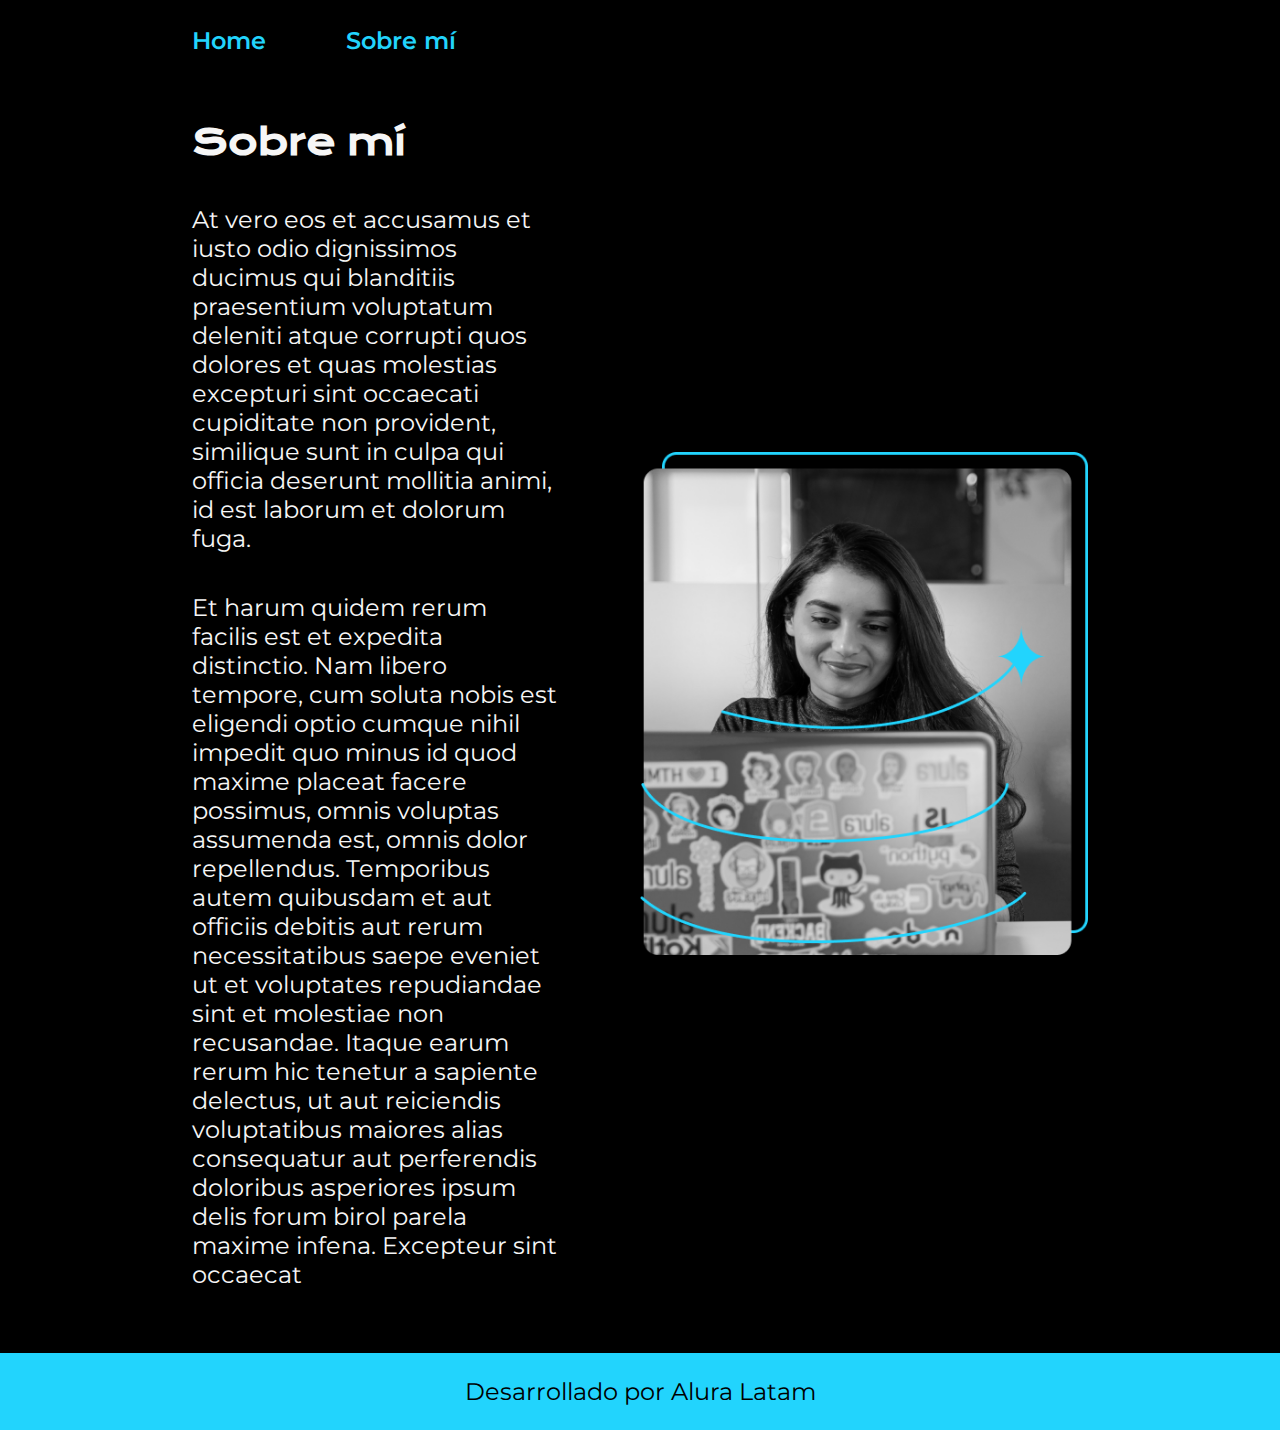
==== about.html @ 7c182da4 "creando el proyecto del portafolio" ====
<!DOCTYPE html>
<html lang="es-mx">
<head>
    <meta charset="UTF-8">
    <meta name="viewport" content="width=device-width, initial-scale=1.0">
    <title>Portafolio</title>
    <link rel="stylesheet" href="./styles/style.css">

</head>
<body>
    <header class="header">
        <nav class="header__menu">
            <a class="header__menu__link" href="index.html">Home</a>
            <a class="header__menu__link" href="about.html">Sobre mí</a>
        </nav>
    </header>
    <main class="presentacion">
        <section class="presentacion__contenido">
            <h1 class="presentacion__contenido__titulo">Sobre mí</h1>
                <p class="presentacion__contenido__texto">At vero eos et accusamus et iusto odio dignissimos ducimus qui blanditiis praesentium voluptatum deleniti
                    atque corrupti quos dolores et quas molestias excepturi sint occaecati cupiditate non provident,
                    similique sunt in culpa qui officia deserunt mollitia animi, id est laborum et dolorum fuga.

                </p>
                <p class="presentacion__contenido__texto">
                    Et harum quidem rerum facilis est et expedita distinctio. Nam libero tempore, cum soluta nobis est
                    eligendi optio cumque nihil impedit quo minus id quod maxime placeat facere possimus, omnis voluptas
                    assumenda est, omnis dolor repellendus. Temporibus autem quibusdam et aut officiis debitis aut rerum
                    necessitatibus saepe eveniet ut et voluptates repudiandae sint et molestiae non recusandae. Itaque earum
                    rerum hic tenetur a sapiente delectus, ut aut reiciendis voluptatibus maiores alias consequatur aut
                    perferendis doloribus asperiores ipsum delis forum birol parela maxime infena. Excepteur sint occaecat
                </p>
               
        </section>
            <img class="presentacion__imagen" src="./assets/Imagen.png" alt="Foto de Ana García desarrolando un proyecto">
    </main>
    <footer class="footer">
        <p>Desarrollado por Alura Latam</p>
    </footer>
    
</body>
</html>
---- styles/style.css ----
@import url('https://fonts.googleapis.com/css2?family=Krona+One&family=Montserrat:wght@400;600&display=swap');

:root{
    --color-primario:#000000;
    --color-secundario:#f6f6f6;
    --color-terciario:#22D4FD;
    --color-hover:#272727;

    --fuente-principal:'Montserrat', sans-serif;
    --fuente-secundaria: 'Krona One', sans-serif;
}


* {
    padding: 0;
    margin:0;
}

body{
    /* height: 100vh; */
    box-sizing: border-box;
    background-color: var(--color-primario);
    color: var(--color-secundario);
}

.header{
    padding: 2% 0% 0% 15%;
}

.header__menu{
    display: flex;
    gap: 80px;
}
.header__menu__link{
    font-family: var(--fuente-principal);
    font-size: 1.5rem;
    font-weight: 600;
    color: var(--color-terciario);
    text-decoration: none;

}

.presentacion {
    padding: 5% 15%;
    display: flex;
    align-items: center;
    justify-content: space-between;
    gap: 82px;
}

.presentacion__contenido{
    width: 50%;
    display: flex;
    flex-direction: column;
    gap: 40px;
}


.presentacion__contenido__titulo{
    font-size: 2.25rem;
    font-family: var(--fuente-secundaria);
}

.titulo-destaque {
    color: var(--color-terciario); ;
}

.presentacion__contenido__texto{
    font-size: 1.5rem;
    font-family: var(--fuente-principal);
}

.presentacion__enlaces{
    display: flex;
    flex-direction: column;
    justify-content: space-between;
    align-items: center;
    gap: 32px;
}

.presentacion__enlaces__subtitulo{
    font-family: var(--fuente-secundaria);
    font-weight: 400;
    font-size: 1.5rem;
}

.presentacion__enlaces__link{
      /* background-color: #22D4FD; */
      display: flex;
      justify-content: center;
      gap: 16px;
      border: 2px solid var(--color-terciario);
      width: 50%;
      text-align: center;
      border-radius: 8px;
      font-size: 1.5rem;
      font-weight: 600;
      padding: 21.5px 0;
      text-decoration: none;
      color: var(--color-secundario);
      font-family: var(--fuente-principal);
}

.presentacion__enlaces__link:hover{
    background-color: var(--color-hover);
}

.presentacion__imagen{
    width: 50%;
}

.footer{
    color: var(--color-primario);
    background-color: var(--color-terciario);
    padding: 24px;
    text-align: center;
    font-family: var(--fuente-principal);
    font-size: 1.5rem;
    font-weight: 400;
}

@media (max-width:1200px){
    .header{
        padding: 10%;
    }
    .header__menu{
        justify-content: center;
    }
    .presentacion{
            flex-direction: column-reverse;
            padding: 5%;
    }
    .presentacion__contenido{
        width: auto;
    }
}
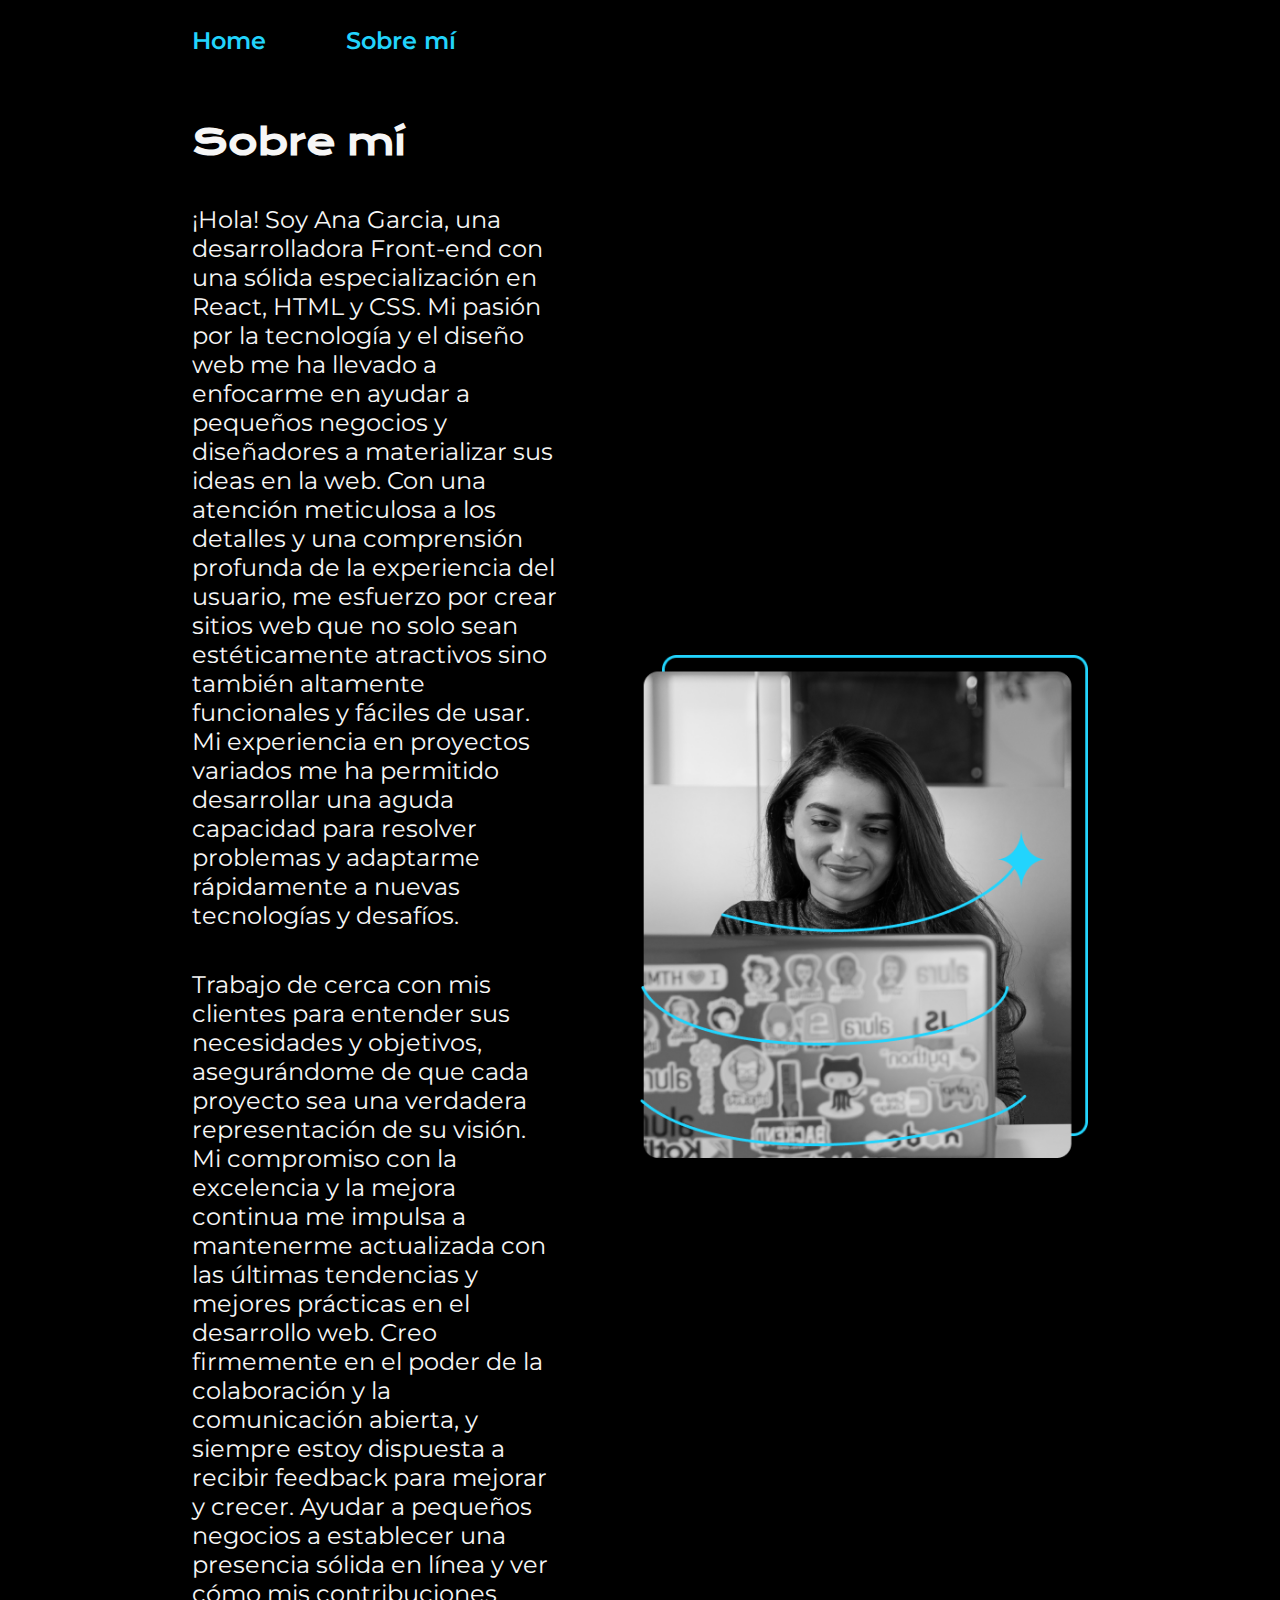
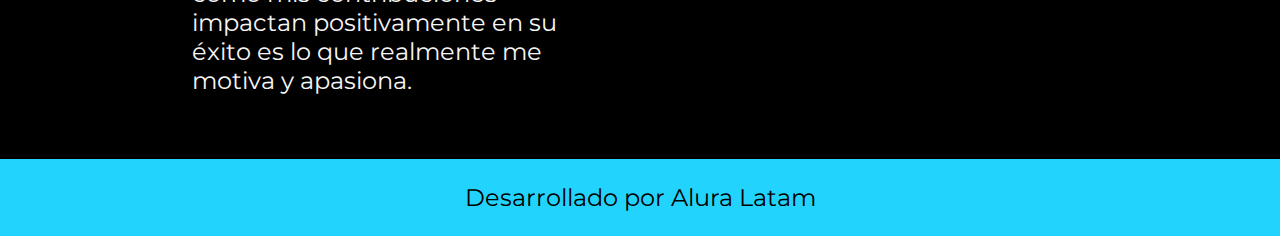
==== commit e0baf4e3: "actualizado about.html" ====
--- a/about.html
+++ b/about.html
@@ -17,18 +17,22 @@
     <main class="presentacion">
         <section class="presentacion__contenido">
             <h1 class="presentacion__contenido__titulo">Sobre mí</h1>
-                <p class="presentacion__contenido__texto">At vero eos et accusamus et iusto odio dignissimos ducimus qui blanditiis praesentium voluptatum deleniti
-                    atque corrupti quos dolores et quas molestias excepturi sint occaecati cupiditate non provident,
-                    similique sunt in culpa qui officia deserunt mollitia animi, id est laborum et dolorum fuga.
+                <p class="presentacion__contenido__texto">¡Hola! Soy Ana Garcia, una desarrolladora Front-end con una sólida 
+                    especialización en React, HTML y CSS. Mi pasión por la tecnología y el diseño web me ha llevado a enfocarme 
+                    en ayudar a pequeños negocios y diseñadores a materializar sus ideas en la web. Con una atención meticulosa 
+                    a los detalles y una comprensión profunda de la experiencia del usuario, me esfuerzo por crear sitios web que 
+                    no solo sean estéticamente atractivos sino también altamente funcionales y fáciles de usar. Mi experiencia en 
+                    proyectos variados me ha permitido desarrollar una aguda capacidad para resolver problemas y adaptarme rápidamente 
+                    a nuevas tecnologías y desafíos.
 
                 </p>
                 <p class="presentacion__contenido__texto">
-                    Et harum quidem rerum facilis est et expedita distinctio. Nam libero tempore, cum soluta nobis est
-                    eligendi optio cumque nihil impedit quo minus id quod maxime placeat facere possimus, omnis voluptas
-                    assumenda est, omnis dolor repellendus. Temporibus autem quibusdam et aut officiis debitis aut rerum
-                    necessitatibus saepe eveniet ut et voluptates repudiandae sint et molestiae non recusandae. Itaque earum
-                    rerum hic tenetur a sapiente delectus, ut aut reiciendis voluptatibus maiores alias consequatur aut
-                    perferendis doloribus asperiores ipsum delis forum birol parela maxime infena. Excepteur sint occaecat
+                    Trabajo de cerca con mis clientes para entender sus necesidades y objetivos, asegurándome de que cada proyecto sea una 
+                    verdadera representación de su visión. Mi compromiso con la excelencia y la mejora continua me impulsa a mantenerme 
+                    actualizada con las últimas tendencias y mejores prácticas en el desarrollo web. Creo firmemente en el poder de la 
+                    colaboración y la comunicación abierta, y siempre estoy dispuesta a recibir feedback para mejorar y crecer. 
+                    Ayudar a pequeños negocios a establecer una presencia sólida en línea y ver cómo mis contribuciones impactan positivamente 
+                    en su éxito es lo que realmente me motiva y apasiona.
                 </p>
                
         </section>
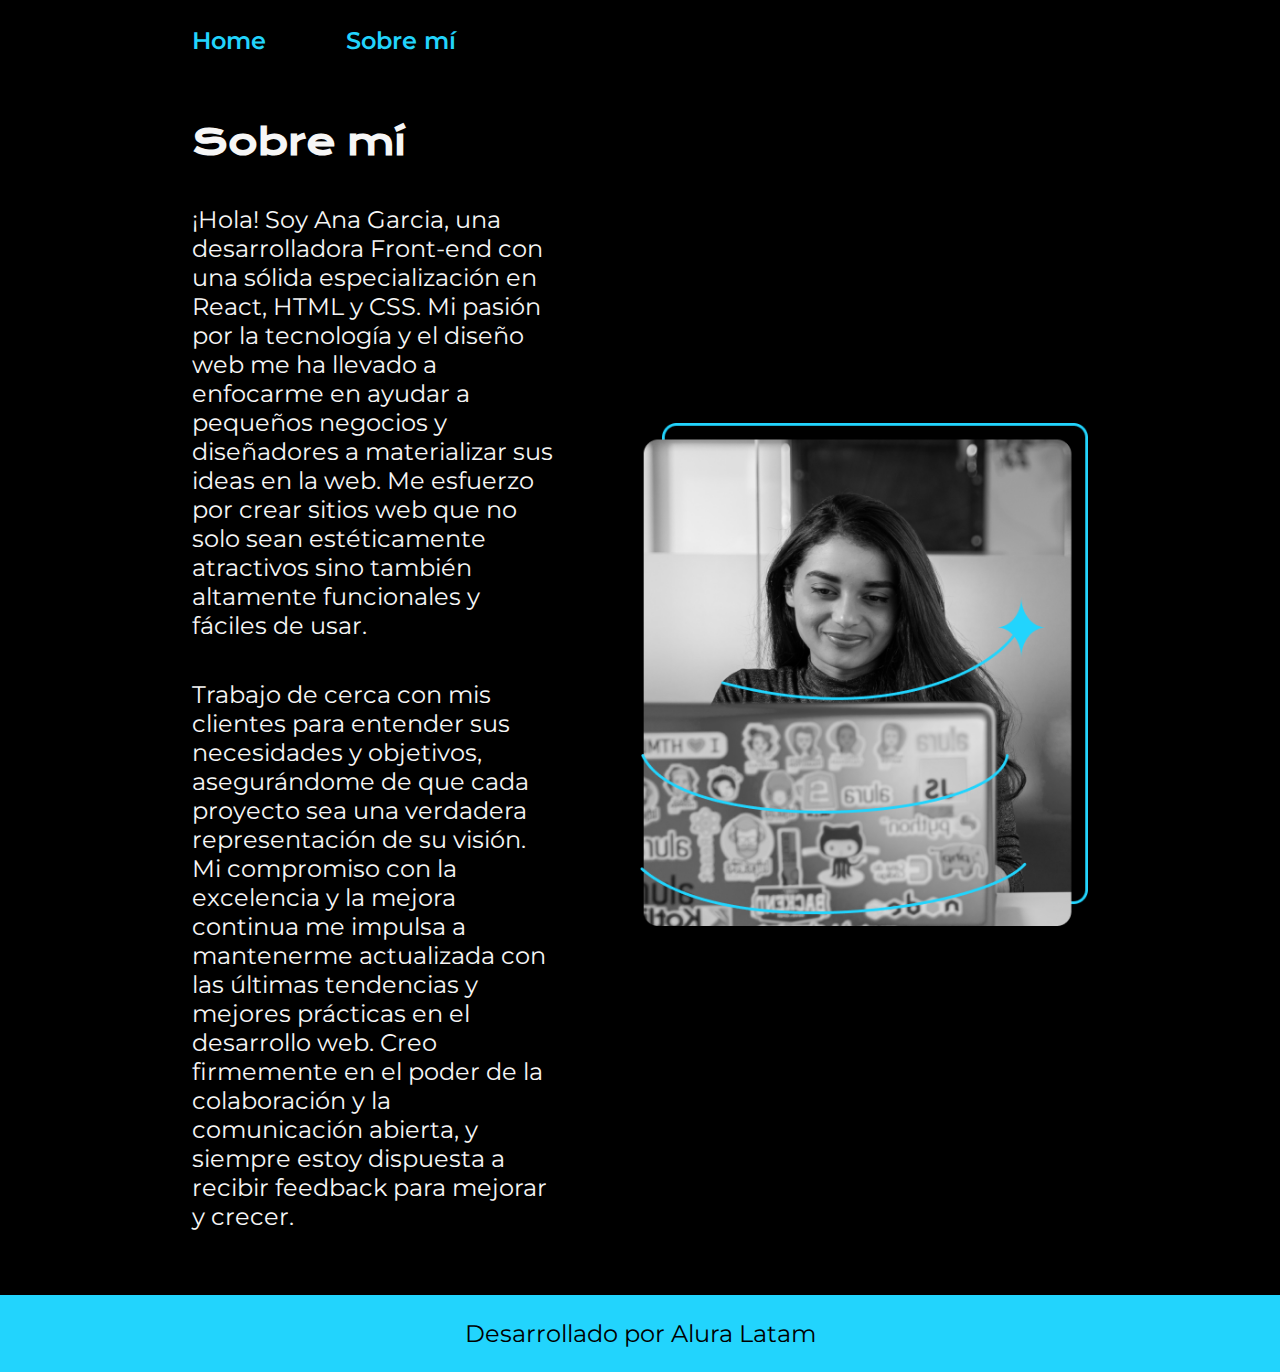
==== commit a9303000: "actualizado about.html" ====
--- a/about.html
+++ b/about.html
@@ -19,11 +19,8 @@
             <h1 class="presentacion__contenido__titulo">Sobre mí</h1>
                 <p class="presentacion__contenido__texto">¡Hola! Soy Ana Garcia, una desarrolladora Front-end con una sólida 
                     especialización en React, HTML y CSS. Mi pasión por la tecnología y el diseño web me ha llevado a enfocarme 
-                    en ayudar a pequeños negocios y diseñadores a materializar sus ideas en la web. Con una atención meticulosa 
-                    a los detalles y una comprensión profunda de la experiencia del usuario, me esfuerzo por crear sitios web que 
-                    no solo sean estéticamente atractivos sino también altamente funcionales y fáciles de usar. Mi experiencia en 
-                    proyectos variados me ha permitido desarrollar una aguda capacidad para resolver problemas y adaptarme rápidamente 
-                    a nuevas tecnologías y desafíos.
+                    en ayudar a pequeños negocios y diseñadores a materializar sus ideas en la web. Me esfuerzo por crear sitios web que 
+                    no solo sean estéticamente atractivos sino también altamente funcionales y fáciles de usar. 
 
                 </p>
                 <p class="presentacion__contenido__texto">
@@ -31,8 +28,7 @@
                     verdadera representación de su visión. Mi compromiso con la excelencia y la mejora continua me impulsa a mantenerme 
                     actualizada con las últimas tendencias y mejores prácticas en el desarrollo web. Creo firmemente en el poder de la 
                     colaboración y la comunicación abierta, y siempre estoy dispuesta a recibir feedback para mejorar y crecer. 
-                    Ayudar a pequeños negocios a establecer una presencia sólida en línea y ver cómo mis contribuciones impactan positivamente 
-                    en su éxito es lo que realmente me motiva y apasiona.
+
                 </p>
                
         </section>
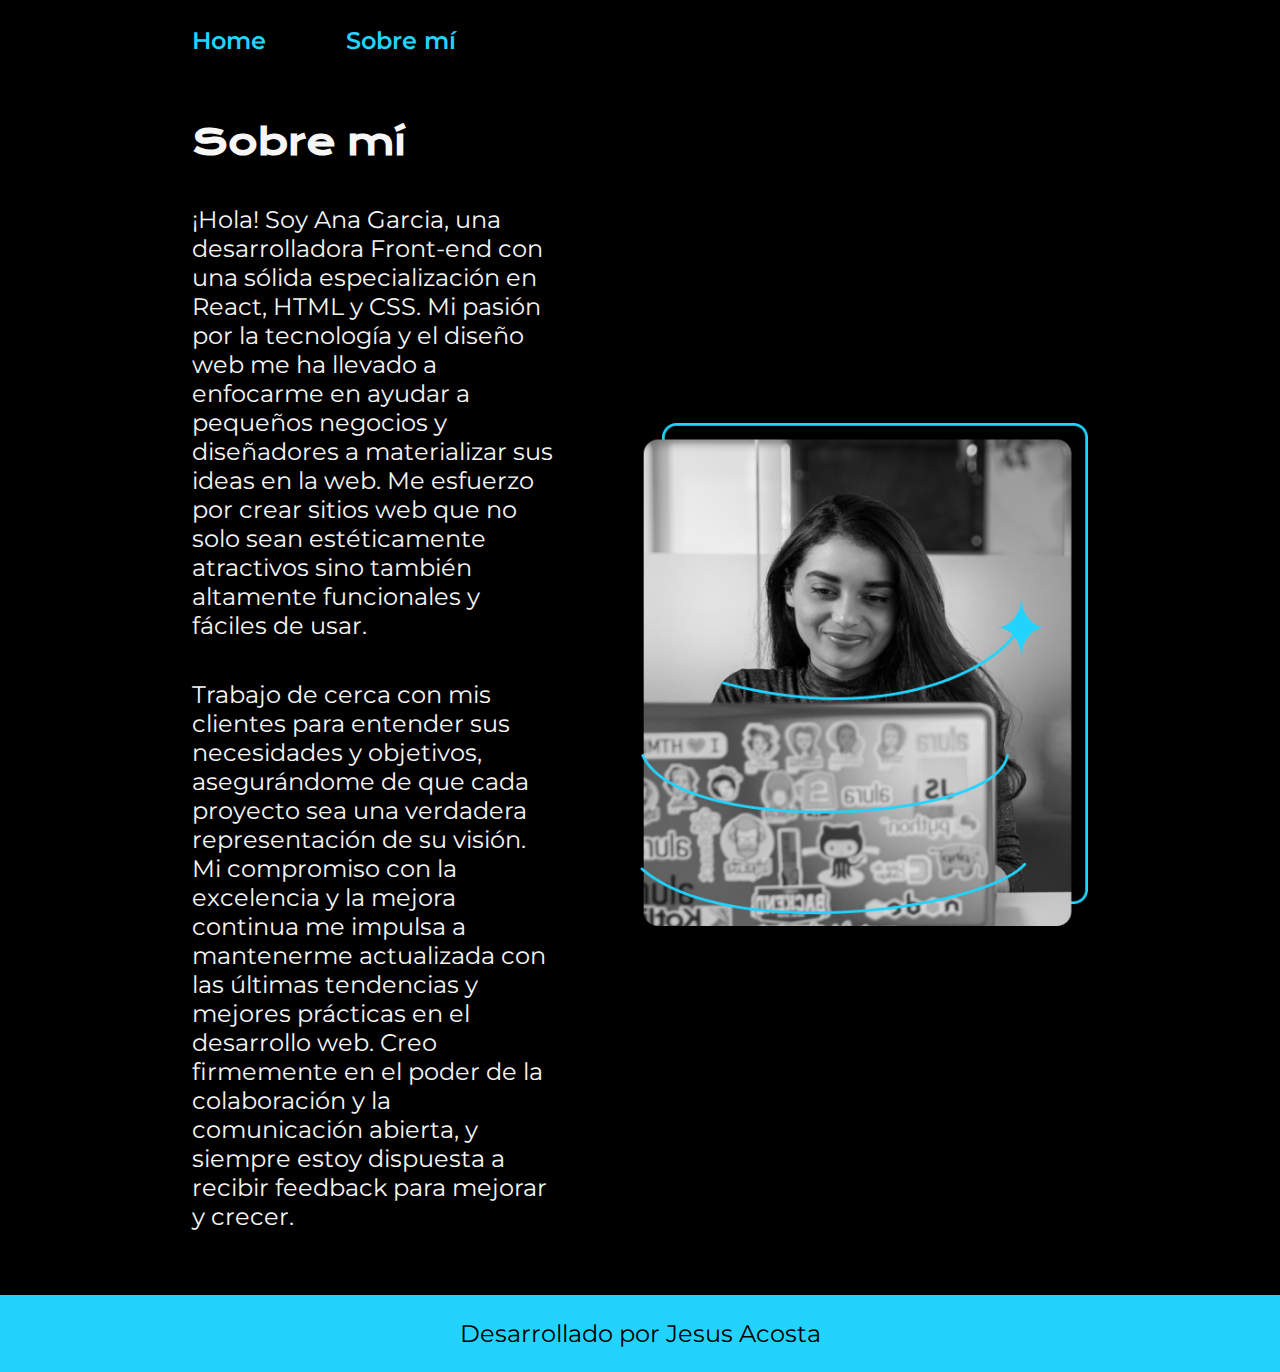
==== commit 3a968d24: "Actualizado about.html" ====
--- a/about.html
+++ b/about.html
@@ -35,7 +35,7 @@
             <img class="presentacion__imagen" src="./assets/Imagen.png" alt="Foto de Ana García desarrolando un proyecto">
     </main>
     <footer class="footer">
-        <p>Desarrollado por Alura Latam</p>
+        <p>Desarrollado por Jesus Acosta</p>
     </footer>
     
 </body>
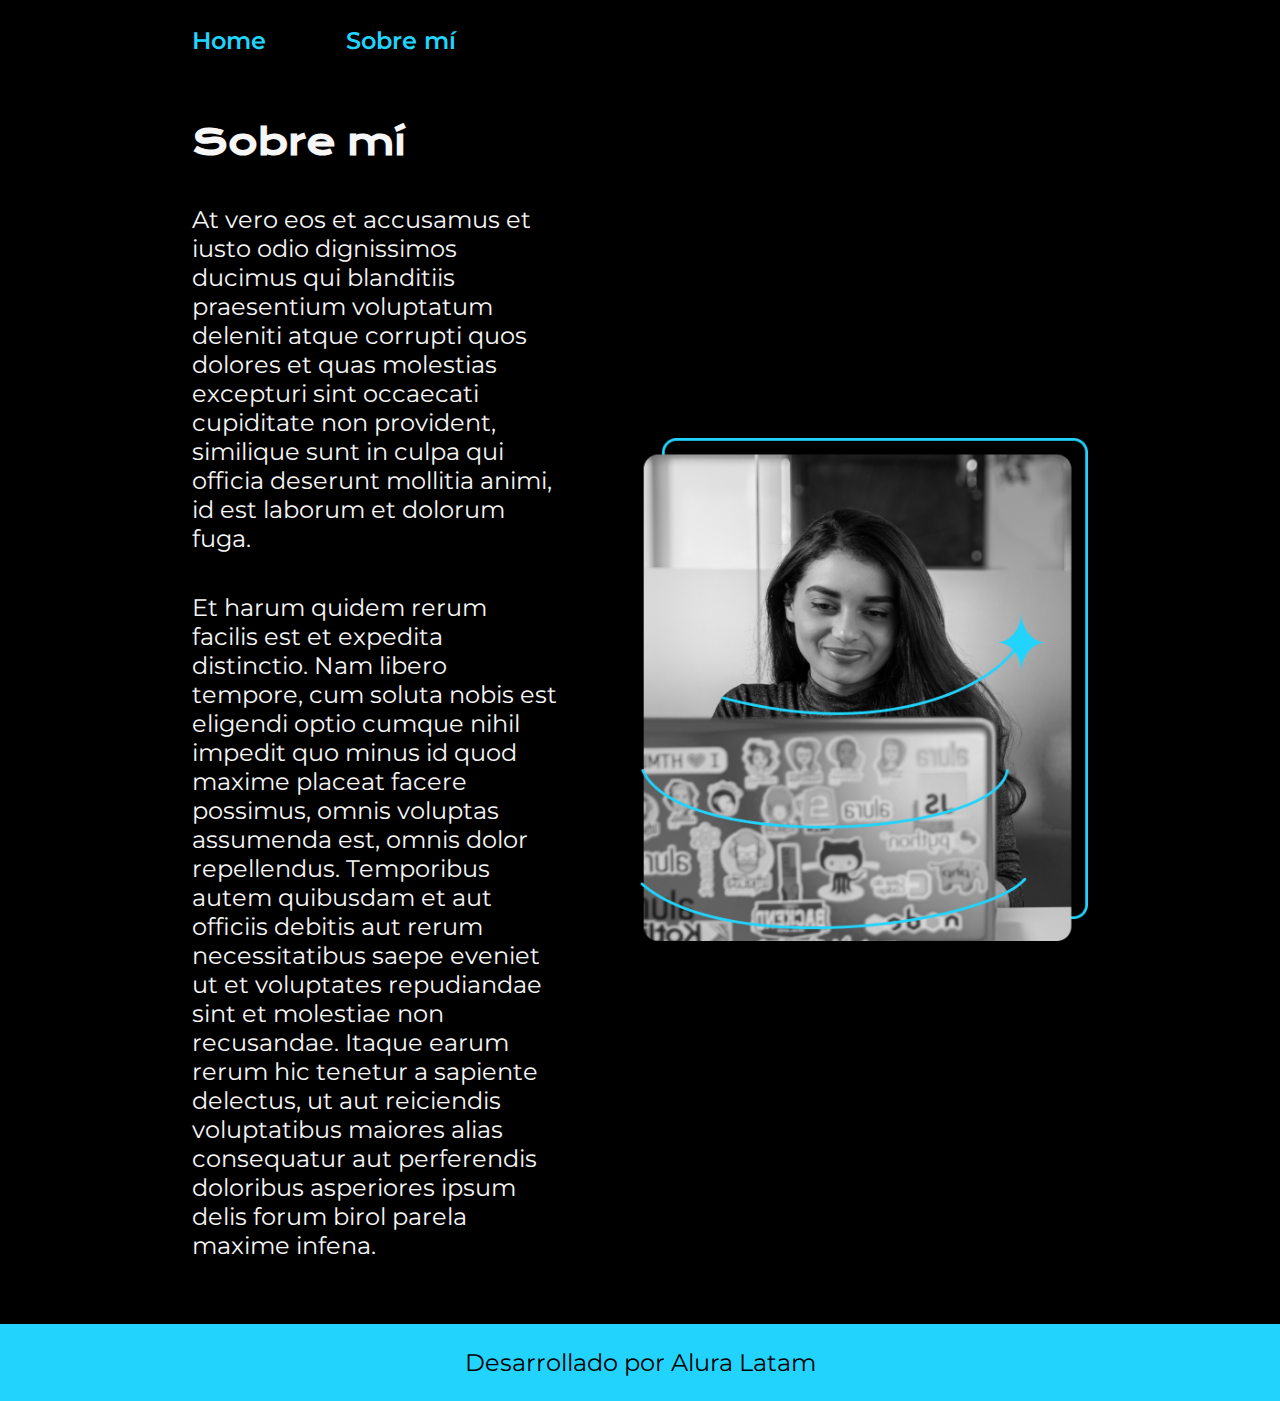
==== commit 77e6b8b5: "update about" ====
--- a/about.html
+++ b/about.html
@@ -1,42 +1,42 @@
-<!DOCTYPE html>
-<html lang="es-mx">
-<head>
-    <meta charset="UTF-8">
-    <meta name="viewport" content="width=device-width, initial-scale=1.0">
-    <title>Portafolio</title>
-    <link rel="stylesheet" href="./styles/style.css">
-
-</head>
-<body>
-    <header class="header">
-        <nav class="header__menu">
-            <a class="header__menu__link" href="index.html">Home</a>
-            <a class="header__menu__link" href="about.html">Sobre mí</a>
-        </nav>
-    </header>
-    <main class="presentacion">
-        <section class="presentacion__contenido">
-            <h1 class="presentacion__contenido__titulo">Sobre mí</h1>
-                <p class="presentacion__contenido__texto">¡Hola! Soy Ana Garcia, una desarrolladora Front-end con una sólida 
-                    especialización en React, HTML y CSS. Mi pasión por la tecnología y el diseño web me ha llevado a enfocarme 
-                    en ayudar a pequeños negocios y diseñadores a materializar sus ideas en la web. Me esfuerzo por crear sitios web que 
-                    no solo sean estéticamente atractivos sino también altamente funcionales y fáciles de usar. 
-
-                </p>
-                <p class="presentacion__contenido__texto">
-                    Trabajo de cerca con mis clientes para entender sus necesidades y objetivos, asegurándome de que cada proyecto sea una 
-                    verdadera representación de su visión. Mi compromiso con la excelencia y la mejora continua me impulsa a mantenerme 
-                    actualizada con las últimas tendencias y mejores prácticas en el desarrollo web. Creo firmemente en el poder de la 
-                    colaboración y la comunicación abierta, y siempre estoy dispuesta a recibir feedback para mejorar y crecer. 
-
-                </p>
-               
-        </section>
-            <img class="presentacion__imagen" src="./assets/Imagen.png" alt="Foto de Ana García desarrolando un proyecto">
-    </main>
-    <footer class="footer">
-        <p>Desarrollado por Jesus Acosta</p>
-    </footer>
-    
-</body>
+<!DOCTYPE html>
+<html lang="es-mx">
+<head>
+    <meta charset="UTF-8">
+    <meta name="viewport" content="width=device-width, initial-scale=1.0">
+    <title>Portafolio</title>
+    <link rel="stylesheet" href="./styles/style.css">
+
+</head>
+<body>
+    <header class="header">
+        <nav class="header__menu">
+            <a class="header__menu__link" href="index.html">Home</a>
+            <a class="header__menu__link" href="about.html">Sobre mí</a>
+        </nav>
+    </header>
+    <main class="presentacion">
+        <section class="presentacion__contenido">
+            <h1 class="presentacion__contenido__titulo">Sobre mí</h1>
+                <p class="presentacion__contenido__texto">At vero eos et accusamus et iusto odio dignissimos ducimus qui blanditiis praesentium voluptatum deleniti
+                    atque corrupti quos dolores et quas molestias excepturi sint occaecati cupiditate non provident,
+                    similique sunt in culpa qui officia deserunt mollitia animi, id est laborum et dolorum fuga.
+
+                </p>
+                <p class="presentacion__contenido__texto">
+                    Et harum quidem rerum facilis est et expedita distinctio. Nam libero tempore, cum soluta nobis est
+                    eligendi optio cumque nihil impedit quo minus id quod maxime placeat facere possimus, omnis voluptas
+                    assumenda est, omnis dolor repellendus. Temporibus autem quibusdam et aut officiis debitis aut rerum
+                    necessitatibus saepe eveniet ut et voluptates repudiandae sint et molestiae non recusandae. Itaque earum
+                    rerum hic tenetur a sapiente delectus, ut aut reiciendis voluptatibus maiores alias consequatur aut
+                    perferendis doloribus asperiores ipsum delis forum birol parela maxime infena. 
+                </p>
+               
+        </section>
+            <img class="presentacion__imagen" src="./assets/Imagen.png" alt="Foto de Ana García desarrolando un proyecto">
+    </main>
+    <footer class="footer">
+        <p>Desarrollado por Alura Latam</p>
+    </footer>
+    
+</body>
 </html>--- a/styles/style.css
+++ b/styles/style.css
@@ -1,136 +1,136 @@
-@import url('https://fonts.googleapis.com/css2?family=Krona+One&family=Montserrat:wght@400;600&display=swap');
-
-:root{
-    --color-primario:#000000;
-    --color-secundario:#f6f6f6;
-    --color-terciario:#22D4FD;
-    --color-hover:#272727;
-
-    --fuente-principal:'Montserrat', sans-serif;
-    --fuente-secundaria: 'Krona One', sans-serif;
-}
-
-
-* {
-    padding: 0;
-    margin:0;
-}
-
-body{
-    /* height: 100vh; */
-    box-sizing: border-box;
-    background-color: var(--color-primario);
-    color: var(--color-secundario);
-}
-
-.header{
-    padding: 2% 0% 0% 15%;
-}
-
-.header__menu{
-    display: flex;
-    gap: 80px;
-}
-.header__menu__link{
-    font-family: var(--fuente-principal);
-    font-size: 1.5rem;
-    font-weight: 600;
-    color: var(--color-terciario);
-    text-decoration: none;
-
-}
-
-.presentacion {
-    padding: 5% 15%;
-    display: flex;
-    align-items: center;
-    justify-content: space-between;
-    gap: 82px;
-}
-
-.presentacion__contenido{
-    width: 50%;
-    display: flex;
-    flex-direction: column;
-    gap: 40px;
-}
-
-
-.presentacion__contenido__titulo{
-    font-size: 2.25rem;
-    font-family: var(--fuente-secundaria);
-}
-
-.titulo-destaque {
-    color: var(--color-terciario); ;
-}
-
-.presentacion__contenido__texto{
-    font-size: 1.5rem;
-    font-family: var(--fuente-principal);
-}
-
-.presentacion__enlaces{
-    display: flex;
-    flex-direction: column;
-    justify-content: space-between;
-    align-items: center;
-    gap: 32px;
-}
-
-.presentacion__enlaces__subtitulo{
-    font-family: var(--fuente-secundaria);
-    font-weight: 400;
-    font-size: 1.5rem;
-}
-
-.presentacion__enlaces__link{
-      /* background-color: #22D4FD; */
-      display: flex;
-      justify-content: center;
-      gap: 16px;
-      border: 2px solid var(--color-terciario);
-      width: 50%;
-      text-align: center;
-      border-radius: 8px;
-      font-size: 1.5rem;
-      font-weight: 600;
-      padding: 21.5px 0;
-      text-decoration: none;
-      color: var(--color-secundario);
-      font-family: var(--fuente-principal);
-}
-
-.presentacion__enlaces__link:hover{
-    background-color: var(--color-hover);
-}
-
-.presentacion__imagen{
-    width: 50%;
-}
-
-.footer{
-    color: var(--color-primario);
-    background-color: var(--color-terciario);
-    padding: 24px;
-    text-align: center;
-    font-family: var(--fuente-principal);
-    font-size: 1.5rem;
-    font-weight: 400;
-}
-
-@media (max-width:1200px){
-    .header{
-        padding: 10%;
-    }
-    .header__menu{
-        justify-content: center;
-    }
-    .presentacion{
-            flex-direction: column-reverse;
-            padding: 5%;
-    }
-    .presentacion__contenido{
-        width: auto;
-    }
+@import url('https://fonts.googleapis.com/css2?family=Krona+One&family=Montserrat:wght@400;600&display=swap');
+
+:root{
+    --color-primario:#000000;
+    --color-secundario:#f6f6f6;
+    --color-terciario:#22D4FD;
+    --color-hover:#272727;
+
+    --fuente-principal:'Montserrat', sans-serif;
+    --fuente-secundaria: 'Krona One', sans-serif;
+}
+
+
+* {
+    padding: 0;
+    margin:0;
+}
+
+body{
+    /* height: 100vh; */
+    box-sizing: border-box;
+    background-color: var(--color-primario);
+    color: var(--color-secundario);
+}
+
+.header{
+    padding: 2% 0% 0% 15%;
+}
+
+.header__menu{
+    display: flex;
+    gap: 80px;
+}
+.header__menu__link{
+    font-family: var(--fuente-principal);
+    font-size: 1.5rem;
+    font-weight: 600;
+    color: var(--color-terciario);
+    text-decoration: none;
+
+}
+
+.presentacion {
+    padding: 5% 15%;
+    display: flex;
+    align-items: center;
+    justify-content: space-between;
+    gap: 82px;
+}
+
+.presentacion__contenido{
+    width: 50%;
+    display: flex;
+    flex-direction: column;
+    gap: 40px;
+}
+
+
+.presentacion__contenido__titulo{
+    font-size: 2.25rem;
+    font-family: var(--fuente-secundaria);
+}
+
+.titulo-destaque {
+    color: var(--color-terciario); ;
+}
+
+.presentacion__contenido__texto{
+    font-size: 1.5rem;
+    font-family: var(--fuente-principal);
+}
+
+.presentacion__enlaces{
+    display: flex;
+    flex-direction: column;
+    justify-content: space-between;
+    align-items: center;
+    gap: 32px;
+}
+
+.presentacion__enlaces__subtitulo{
+    font-family: var(--fuente-secundaria);
+    font-weight: 400;
+    font-size: 1.5rem;
+}
+
+.presentacion__enlaces__link{
+      /* background-color: #22D4FD; */
+      display: flex;
+      justify-content: center;
+      gap: 16px;
+      border: 2px solid var(--color-terciario);
+      width: 50%;
+      text-align: center;
+      border-radius: 8px;
+      font-size: 1.5rem;
+      font-weight: 600;
+      padding: 21.5px 0;
+      text-decoration: none;
+      color: var(--color-secundario);
+      font-family: var(--fuente-principal);
+}
+
+.presentacion__enlaces__link:hover{
+    background-color: var(--color-hover);
+}
+
+.presentacion__imagen{
+    width: 50%;
+}
+
+.footer{
+    color: var(--color-primario);
+    background-color: var(--color-terciario);
+    padding: 24px;
+    text-align: center;
+    font-family: var(--fuente-principal);
+    font-size: 1.5rem;
+    font-weight: 400;
+}
+
+@media (max-width:1200px){
+    .header{
+        padding: 10%;
+    }
+    .header__menu{
+        justify-content: center;
+    }
+    .presentacion{
+            flex-direction: column-reverse;
+            padding: 5%;
+    }
+    .presentacion__contenido{
+        width: auto;
+    }
 }